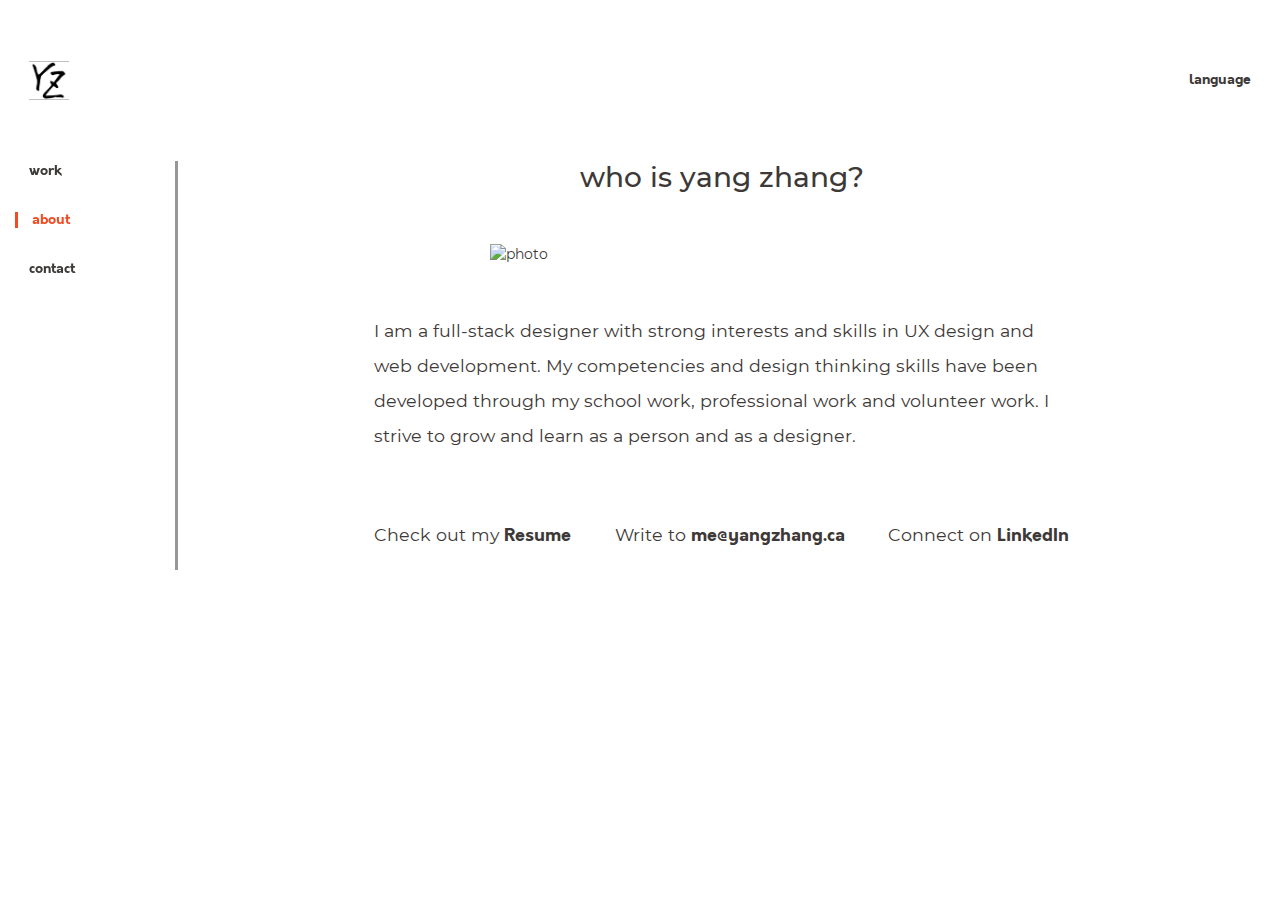
==== about.html @ 1ea8c25c "Page content updates and UI bug fixed" ====
<!DOCTYPE html>
<html lang="en">

<head>
    <meta charset="UTF-8">
    <meta name="viewport" content="width=device-width, initial-scale=1, maximum-scale=1">
    <title>Yang Zhang. Portfolio.</title>
    <link rel="stylesheet" href="https://maxcdn.bootstrapcdn.com/bootstrap/4.0.0/css/bootstrap.min.css" integrity="sha384-Gn5384xqQ1aoWXA+058RXPxPg6fy4IWvTNh0E263XmFcJlSAwiGgFAW/dAiS6JXm"
        crossorigin="anonymous">
    <link rel="stylesheet" href="css/main.css">
    <link rel="icon" href="img/logo.png">
</head>

<body>
    <div class="wrapper">
        <div class="row header">
            <div class="navbar col-12">
                <a class="navbar-brand" href="index.html">
                    <img class="logo" src="img/logo.png" alt="logo">
                </a>
                <div class="navbar-nav">
                    <span class="toggle" style="font-size:30px;cursor:pointer" onclick="openNav()">&#9776; </span>
                    <a class="ln" href="#">language</a>
                </div>
            </div>
        </div>


        <div class="row">
            <div class="col-fixed-180 position-fixed">
                <ul class="navbar-nav side-nav">
                    <li class="nav-item">
                        <a class="nav-btn" href="work.html">work</a>
                    </li>
                    <li class="nav-item">
                        <a class="nav-btn active" href="about.html">about</a>
                    </li>
                    <li class="nav-item">
                        <a class="nav-btn" href="contact.html">contact</a>
                    </li>
                </ul>
            </div>

            <div id="toggleNav">
                <a class="closebtn" onclick="closeNav()">&times;</a>
                <ul class="toggle-nav">
                    <li class="nav-item">
                        <a href="work.html">work</a>
                    </li>
                    <li class="nav-item">
                        <a href="about.html">about</a>
                    </li>
                    <li class="nav-item">
                        <a href="contact.html">contact</a>
                    </li>
                </ul>
            </div>


            <div class="col content-wrapper">
                <div class="row about justify-content-center">
                    <h3 class="col-8 text-center mb-5">who is yang zhang?</h3>
                    <div class="row justify-content-center col-8">
                        <div class="col-md-8 bio-img mb-5">
                            <img src="img/about.jpg" alt="photo">
                        </div>
                        <div class="mb-5 bio">
                            <p>I am a full-stack designer with strong interests and skills in UX design and web development.
                                My competencies and design thinking skills have been developed through my school work, professional
                                work and volunteer work. I strive to grow and learn as a person and as a designer.</p>
                        </div>
                    </div>
                    <div class="col-md-8 d-md-flex text-center justify-content-between">
                        <p>Check out my
                            <a href="resume/Resume.pdf" target="_blank">Resume</a>
                        </p>
                        <p>Write to
                            <a href="mailto:me@yangzhang.ca">me@yangzhang.ca</a>
                        </p>
                        <p>Connect on
                            <a href="https://www.linkedin.com/in/yang-zhang-1502623a/">LinkedIn</a>
                        </p>
                    </div>
                </div>
            </div>
        </div>

    </div>

    <script src="https://code.jquery.com/jquery-3.2.1.min.js"></script>
    <script src="https://cdnjs.cloudflare.com/ajax/libs/popper.js/1.12.9/umd/popper.min.js" integrity="sha384-ApNbgh9B+Y1QKtv3Rn7W3mgPxhU9K/ScQsAP7hUibX39j7fakFPskvXusvfa0b4Q"
        crossorigin="anonymous"></script>
    <script src="https://maxcdn.bootstrapcdn.com/bootstrap/4.0.0/js/bootstrap.min.js" integrity="sha384-JZR6Spejh4U02d8jOt6vLEHfe/JQGiRRSQQxSfFWpi1MquVdAyjUar5+76PVCmYl"
        crossorigin="anonymous"></script>
    <script src="js/main.js"></script>
</body>

</html>
---- css/main.css ----
body,
html{margin:0;padding:0;width:100%;height:100%;}
body{font-family:"Montserrat-Regular", Helvetica, sans-serif;font-size:14px;color:#3D3937;}
header,
nav,
footer,
section,
article,
div{box-sizing:border-box;}
h1,
h2,
h3{font-family:"Montserrat-Medium";margin:0;}
p{font-family:"Montserrat-Regular";}
li,
a{font-family:"Orkney-Bold";color:#3D3937;text-decoration:none;}
a:hover{text-decoration:none;color:#F04B23}
img,
embed,
object,
video{max-width:100%;}
ul{list-style:none;padding:0;margin:0;}
p{line-height:2;font-size:1.25em;}
figure.col-sm-5{padding: 0 0;}
footer{margin-top:5em;font-size:.8em;}
@font-face{font-family:"Montserrat-Medium";src:url("../font/Montserrat-Medium.ttf");}
@font-face{font-family:"Montserrat-Regular";src:url("../font/Montserrat-Regular.ttf");}
@font-face{font-family:"Orkney-Bold";src:url("../font/Orkney Bold.ttf");}
.wrapper{padding:0 30px;max-width:1280px !important;margin-right:auto;margin-left:auto;}
.logo{max-width:40px;}
.col-fixed-180{width:160px;height:100%;}
.header{position:sticky;z-index:2;top:0;}
.navbar{padding:4em 1em;background:#fff;}
.nav-item{margin-bottom:2em;}
.nav-btn{padding:0 1em;color:#3D3937;}
a.nav-btn{transition:.2s ease;}
a.nav-btn:hover{text-decoration:none;border-left:3px solid#F04B23;color:#F04B23;}
.active{border-left:3px solid#F04B23;color:#F04B23;}
a.ln{color:#3D3937;text-decoration:none;transition:.2s ease;}
a.ln:hover{color:#F04B23;}
.toggle{display:none;}
.toggle-nav{margin-top:5em;font-size:1.5em;}
.toggle-nav a{color:#F04B23;border-bottom:2px solid #3D3937;}
#toggleNav{height:100%;width:0;position:fixed;z-index:2;top:0;left:0;background:rgba(255, 255, 255, 0.95);overflow-x:hidden;transition:0.5s;padding-top:60px;text-align:center;}
.closebtn{font-size:3em;cursor:pointer;}
.content-wrapper{margin-left:160px;border-left:3px solid #95989A;}
.d-img{margin-top:12rem;margin-bottom:5em;}
.index_name{padding-top:8em;}
.index_slogan{display:block;}
.project-link{border-bottom: solid 2px !important;}
.project-card{padding:0;margin-bottom:5em;transition:0.3s;width:40%;transform:matrix(1, 0, 0, 1, 0, 0);background-color:rgba(255, 255, 255, 0);transition:.5s ease;}
.project-card:hover{box-shadow:0 8px 16px 0 rgba(0, 0, 0, 0.2);transform:matrix(.98, 0, 0, .98, 0, 0);background:#F8F8F8;cursor:pointer;}
.title{margin-top:2em;text-align:center;}
.title p{text-decoration: none; color: #3D3937 !important;}
.project-card h5{font-family:"Montserrat-Medium";color:#3D3937;text-decoration:none;transition:.3s ease;}
.project-card:hover h5{color:#F04B23; transition:.3s ease;}
.bio-img{padding:0;}
.bio-contact{margin-top:4em;padding:0;}
.project-section{margin:5em 0;}
.project-description p{color:#3D3937;}
.type-title{color:#F04B23;}
.caption{margin-top:2em;color:#95989A;}
.mobile {max-width:270px;max-height:450px;padding:0 !important;}
.project-container{position:relative;text-align:center;}
.project-title{position:absolute;color:#3D3937;top:50%;left:50%;transform:translate(-50%, -50%);text-align:center;border-top:1.5px solid #3D3937;border-bottom:1.5px solid #3D3937;padding:10px 5px;background:rgba(255, 255, 255, 0.5);}
.subtitle{font-family:"Montserrat-Medium";font-weight:900;margin-bottom:2em;}
input[type=submit]{font-family:"Orkney-Bold";font-size:16px;background:#F04B23;color:#fff;height:50px;width:160px;margin-top:2em;text-align:center;vertical-align:middle;border:none;cursor:pointer;width:100%;}
input[type=submit]:hover,
input[type=reset]:hover{background:#3D3937;color:#F04B23;transition:.3s;}
input[type=text],input[type=email],
textarea{width:100%;padding:12px 20px;margin:8px 0;border:3px solid #95989A;-webkit-transition:0.5s;transition:0.5s;outline:none;resize:none;
}
textarea{height:10em;}
input[type=text]:focus, input[type=email]:focus,
textarea:focus{border:3px solid #F04B23;}
.sm-img{max-width:40px;}
.btn-orange{background:#F04B23;color:#fff;height:40px;width:160px;padding:1em 3em;text-align:center;}
a.btn-orange:hover{transition:.3s;background:#3D3937;color:#F04B23;}
.fa-linkedin:hover,
.fa-github:hover,
.fa-behance-square:hover,
.fa-instagram:hover{transition:.3s;color:#F04B23;}
.index_slogan{margin-top:.5em;animation:fadeInRight 5s;animation-fill-mode:both;}
.index_period{font-size:1.5em;color:#F04B23;}
@keyframes fadeInRight{0%{opacity:0;transform:translateX(40px);}
100%{opacity:1;transform:translateX(0);}
}
@media screen and (max-width:768px){.content-wrapper{margin-left:0;border:none;}
.ln{display:none;}
.toggle{display:inline-block;}
.side-nav{display:none;}
.index_name{padding-top:0;}
.d-img{margin-top:8em;}
}
@media screen and (max-width:576px){.demo-margin{margin:0 auto 0 auto;}
.demo-caption{text-align:center;margin-bottom:5em;}
.bio p{font-size: 1em;}
}
.error-template{margin-top:3em;padding:40px 15px;text-align:center;}
.error-actions a{margin:2em 2em;}
.error-actions .btn{margin-right:10px;}
.success {
    padding: 1em;
    margin-bottom: 0.75rem;
    text-shadow: 0 1px 0 rgba(255, 255, 255, 0.5);
    color: #468847;
    background-color: #dff0d8;
    border: 1px solid #d6e9c6;
            border-radius: 4px;
  }
  
  .error {
    padding: 1em;
    margin-bottom: 0.75rem;
    text-shadow: 0 1px 0 rgba(255, 255, 255, 0.5);
    color: #b94a48;
    background-color: #f2dede;
    border: 1px solid rgba(185, 74, 72, 0.3);
            border-radius: 4px;
  }
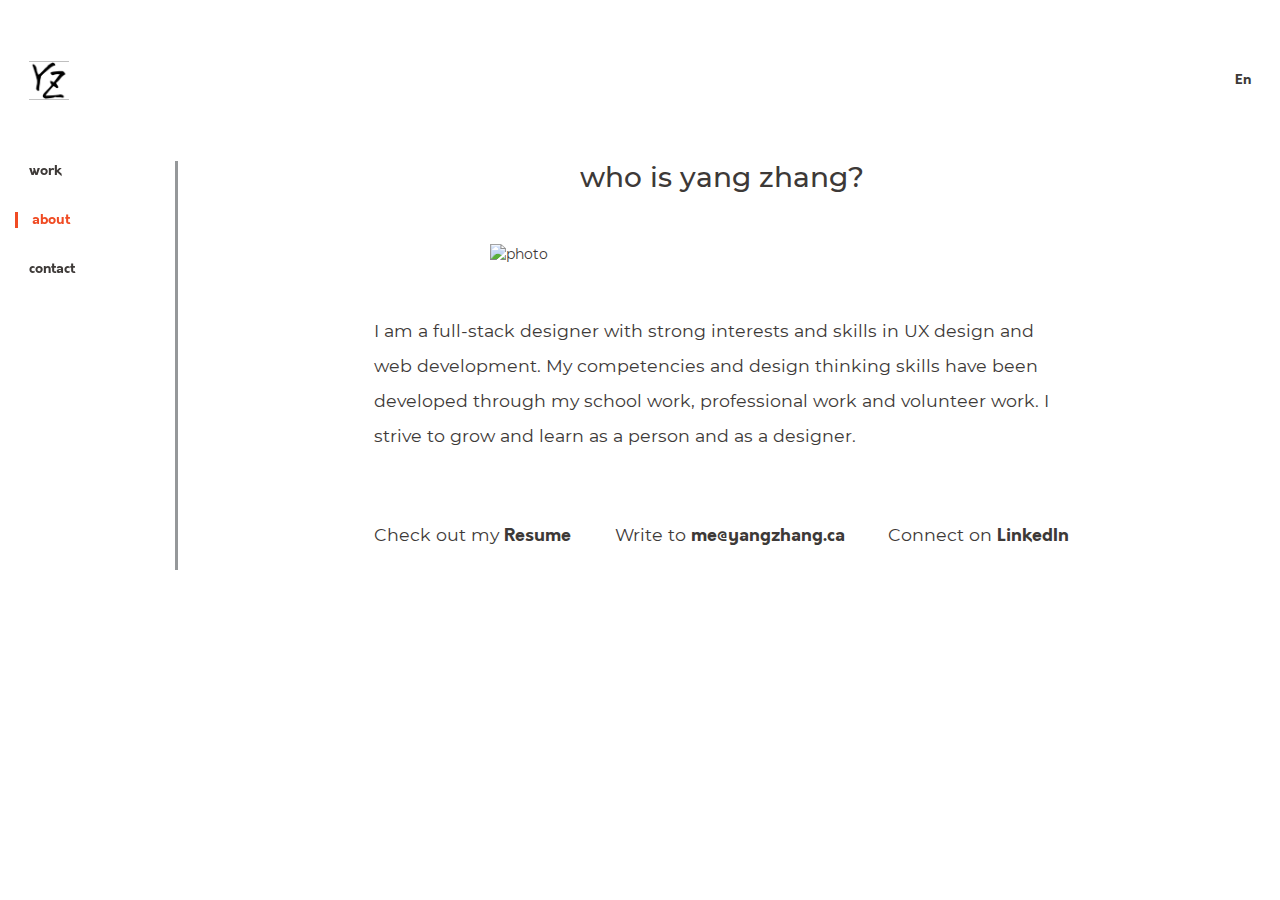
==== commit e5a1ece4: "breakfaster project updated" ====
--- a/about.html
+++ b/about.html
@@ -20,7 +20,7 @@
                 </a>
                 <div class="navbar-nav">
                     <span class="toggle" style="font-size:30px;cursor:pointer" onclick="openNav()">&#9776; </span>
-                    <a class="ln" href="#">language</a>
+                    <a class="ln" href="#">En</a>
                 </div>
             </div>
         </div>
